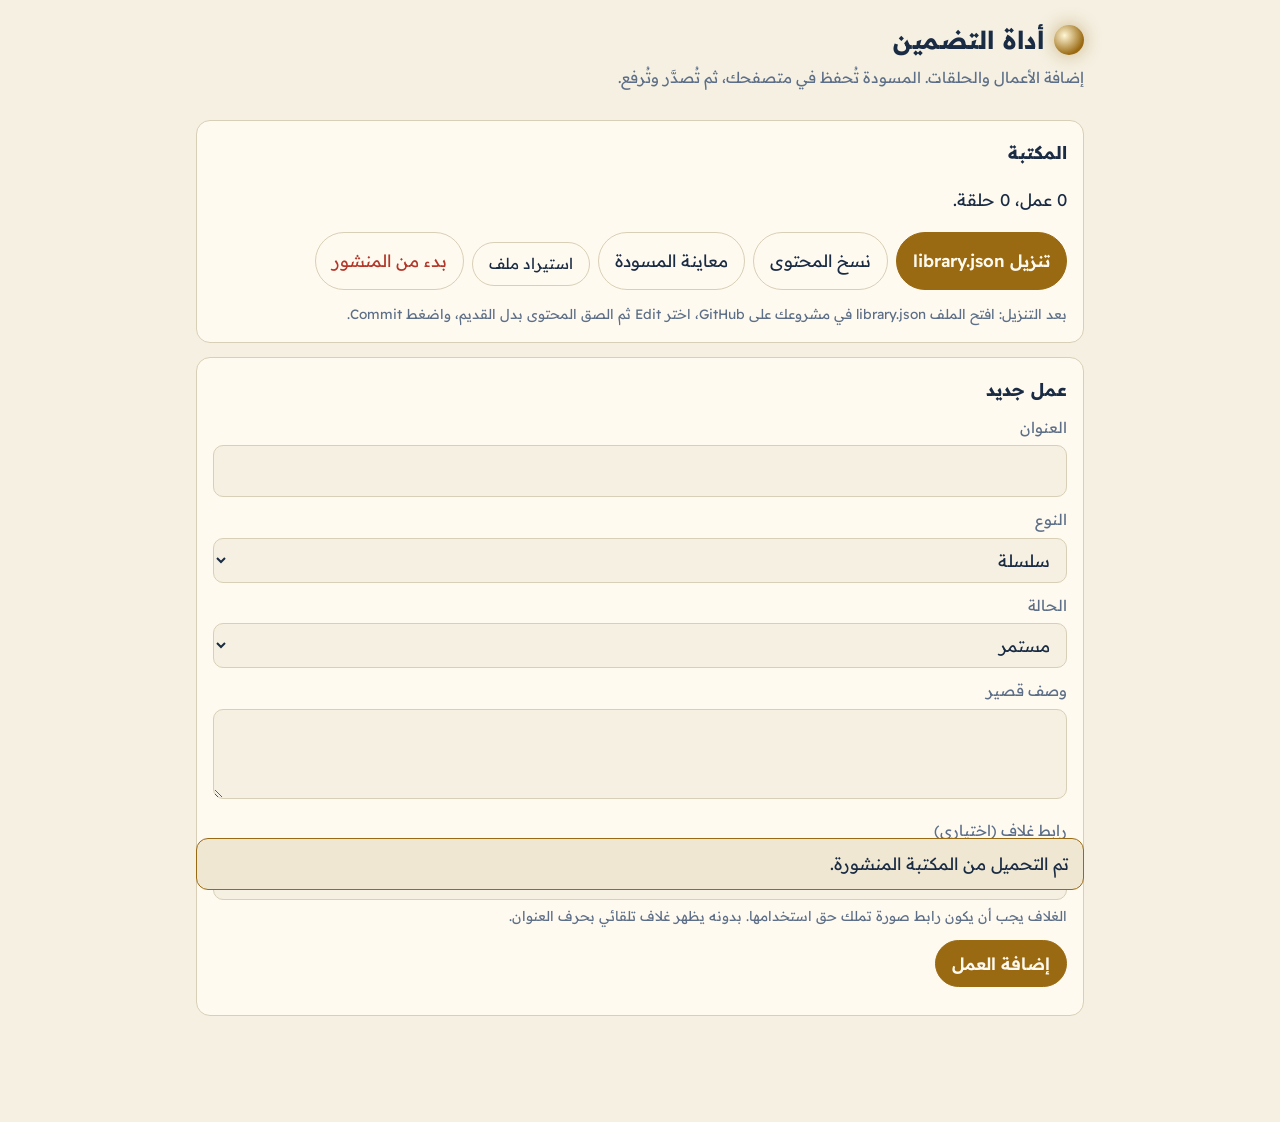
==== admin.html @ 22c76e40 "Add files via upload" ====
<!doctype html>
<html lang="ar" dir="rtl">
<head>
<meta charset="utf-8">
<meta name="viewport" content="width=device-width, initial-scale=1">
<meta name="robots" content="noindex">
<title>أداة التضمين — اتساق</title>
<link rel="preconnect" href="https://fonts.googleapis.com">
<link rel="preconnect" href="https://fonts.gstatic.com" crossorigin>
<link href="https://fonts.googleapis.com/css2?family=Readex+Pro:wght@300;400;600;700&display=swap" rel="stylesheet">
<link rel="stylesheet" href="style.css">
</head>
<body>
<header class="top"><div class="wrap">
  <a class="brand" href="index.html" aria-label="اتساق"><span class="moon" aria-hidden="true"></span><b>أداة التضمين</b></a>
  <p class="tagline">إضافة الأعمال والحلقات. المسودة تُحفظ في متصفحك، ثم تُصدَّر وتُرفع.</p>
</div></header>

<main><div class="wrap" id="app"></div></main>

<script src="common.js"></script>
<script>
(function () {
  'use strict';
  var I = window.Ittisaq, el = I.el, store = I.store;
  var app = document.getElementById('app');
  var lib = null, selShow = null, editEp = null, dirty = false;
  var statusEl = el('div', { class: 'status', role: 'status' }, 'جاهز.');

  function say(t, bad) { statusEl.textContent = t; statusEl.style.borderColor = bad ? 'var(--danger)' : 'var(--accent)'; }
  function save() { store.set('draft', lib); dirty = false; }
  function uid() { return 's' + Date.now().toString(36) + Math.floor(Math.random() * 1296).toString(36); }
  function today() { return new Date().toISOString().slice(0, 10); }
  function cur() { return lib.shows.filter(function (s) { return s.id === selShow; })[0]; }

  /* ---------- التحميل ---------- */
  var draft = I.loadDraft();
  if (draft) { lib = draft; build(); say('تم تحميل مسودتك المحفوظة في هذا المتصفح.'); }
  else {
    I.loadPublished().then(function (l) { lib = I.normalize(l); save(); build(); say('تم التحميل من المكتبة المنشورة.'); })
     .catch(function () { lib = I.normalize({}); save(); build(); say('لم أجد library.json منشوراً، بدأت بمكتبة فارغة.'); });
  }

  /* ---------- البناء ---------- */
  function build() {
    app.textContent = '';
    app.appendChild(libPanel());
    app.appendChild(showsPanel());
    if (cur()) app.appendChild(epsPanel(cur()));
    app.appendChild(statusEl);
  }

  /* ----- المكتبة: تصدير واستيراد ----- */
  function libPanel() {
    var n = lib.shows.length, e = lib.shows.reduce(function (a, s) { return a + s.episodes.length; }, 0);
    var file = el('input', { type: 'file', accept: 'application/json,.json', class: 'sr', id: 'imp' });
    file.addEventListener('change', function () {
      var f = file.files[0]; if (!f) return;
      var r = new FileReader();
      r.onload = function () {
        try {
          var d = JSON.parse(r.result);
          if (!d || !Array.isArray(d.shows)) throw new Error('bad');
          if (!confirm('سيحلّ هذا الملف محل مسودتك الحالية. متأكد؟')) return;
          lib = I.normalize(d); selShow = null; editEp = null; save(); build(); say('تم الاستيراد.');
        } catch (x) { say('الملف ليس مكتبة صالحة.', true); }
      };
      r.readAsText(f);
    });
    return el('section', { class: 'panel' },
      el('h2', { text: 'المكتبة' }),
      el('p', { text: n + ' عمل، ' + e + ' حلقة.' }),
      el('div', { class: 'tools' },
        el('button', { class: 'btn primary', type: 'button', text: 'تنزيل library.json', onclick: exportFile }),
        el('button', { class: 'btn', type: 'button', text: 'نسخ المحتوى', onclick: copyJson }),
        el('a', { class: 'btn', href: 'index.html?preview=1', target: '_blank', rel: 'noopener', text: 'معاينة المسودة' }),
        el('label', { class: 'btn', for: 'imp', text: 'استيراد ملف' }), file,
        el('button', { class: 'btn danger', type: 'button', text: 'بدء من المنشور', onclick: resetToPublished })),
      el('p', { class: 'hint', text: 'بعد التنزيل: افتح الملف library.json في مشروعك على GitHub، اختر Edit ثم الصق المحتوى بدل القديم، واضغط Commit.' }));
  }

  function validate() {
    var problems = [];
    lib.shows.forEach(function (s) {
      var seen = {};
      if (!s.title) problems.push('عمل بلا عنوان.');
      s.episodes.forEach(function (e) {
        var k = String(Number(e.n));
        if (seen[k]) problems.push('«' + s.title + '»: رقم الحلقة ' + k + ' مكرر.');
        seen[k] = 1;
        if (!e.sources.length) problems.push('«' + s.title + '» حلقة ' + k + ': بلا مصدر.');
      });
    });
    return problems;
  }
  function jsonText() { return JSON.stringify(lib, null, 1); }
  function exportFile() {
    var p = validate();
    var blob = new Blob([jsonText()], { type: 'application/json' });
    var a = el('a', { href: URL.createObjectURL(blob), download: 'library.json' });
    document.body.appendChild(a); a.click(); a.remove();
    say(p.length ? 'تم التنزيل، لكن انتبه: ' + p.join(' ') : 'تم تنزيل library.json.', p.length > 0);
  }
  function copyJson() {
    var t = jsonText();
    if (navigator.clipboard && navigator.clipboard.writeText) {
      navigator.clipboard.writeText(t).then(function () { say('تم النسخ (' + t.length + ' حرف).'); }, function () { say('تعذّر النسخ، استخدم التنزيل.', true); });
    } else say('المتصفح لا يسمح بالنسخ، استخدم التنزيل.', true);
  }
  function resetToPublished() {
    if (!confirm('ستُمسح مسودتك وتبدأ من النسخة المنشورة. متأكد؟')) return;
    store.remove('draft'); selShow = null; editEp = null;
    I.loadPublished().then(function (l) { lib = I.normalize(l); save(); build(); say('تم.'); })
     .catch(function () { lib = I.normalize({}); save(); build(); say('لا توجد نسخة منشورة، بدأت فارغة.'); });
  }

  /* ----- الأعمال ----- */
  var showForm = { id: null };
  function showsPanel() {
    var f = {
      title: el('input', { type: 'text', id: 'sTitle', maxlength: '120' }),
      kind: el('select', { id: 'sKind' }, I.KIND_ORDER.map(function (k) { return el('option', { value: k, text: I.KIND_ONE[k] }); })),
      status: el('select', { id: 'sStatus' }, el('option', { value: 'ongoing', text: 'مستمر' }), el('option', { value: 'complete', text: 'مكتمل' })),
      desc: el('textarea', { id: 'sDesc', maxlength: '1000' }),
      cover: el('input', { type: 'url', id: 'sCover', placeholder: 'https://… (اختياري)', dir: 'ltr' })
    };
    var editing = lib.shows.filter(function (s) { return s.id === showForm.id; })[0];
    if (editing) { f.title.value = editing.title || ''; f.kind.value = editing.kind; f.status.value = editing.status; f.desc.value = editing.desc || ''; f.cover.value = editing.cover || ''; }

    var list = el('ul', { class: 'list' }, lib.shows.map(function (s) {
      return el('li', { class: s.id === selShow ? 'sel' : '' },
        el('span', { text: s.title + ' · ' + I.KIND_ONE[s.kind] + ' · ' + s.episodes.length + ' حلقة' }),
        el('span', { class: 'tools', style: 'margin:0' },
          el('button', { class: 'btn', type: 'button', text: 'الحلقات', onclick: function () { selShow = s.id; editEp = null; build(); window.scrollTo(0, document.body.scrollHeight); } }),
          el('button', { class: 'btn', type: 'button', text: 'تعديل', onclick: function () { showForm.id = s.id; build(); } }),
          el('button', { class: 'btn danger', type: 'button', text: 'حذف', onclick: function () {
            if (!confirm('حذف «' + s.title + '» وكل حلقاته؟')) return;
            lib.shows = lib.shows.filter(function (x) { return x.id !== s.id; });
            if (selShow === s.id) selShow = null; save(); build(); say('تم الحذف.');
          } })));
    }));

    return el('section', { class: 'panel' },
      el('h2', { text: editing ? 'تعديل عمل' : 'عمل جديد' }),
      el('label', { for: 'sTitle', text: 'العنوان' }), f.title,
      el('label', { for: 'sKind', text: 'النوع' }), f.kind,
      el('label', { for: 'sStatus', text: 'الحالة' }), f.status,
      el('label', { for: 'sDesc', text: 'وصف قصير' }), f.desc,
      el('label', { for: 'sCover', text: 'رابط غلاف (اختياري)' }), f.cover,
      el('p', { class: 'hint', text: 'الغلاف يجب أن يكون رابط صورة تملك حق استخدامها. بدونه يظهر غلاف تلقائي بحرف العنوان.' }),
      el('div', { class: 'tools' },
        el('button', { class: 'btn primary', type: 'button', text: editing ? 'حفظ التعديل' : 'إضافة العمل', onclick: function () {
          var title = f.title.value.trim();
          if (!title) { say('اكتب عنوان العمل أولاً.', true); return; }
          var cover = f.cover.value.trim();
          if (cover && !I.isHttpUrl(cover)) { say('رابط الغلاف غير صالح.', true); return; }
          var o = editing || { id: uid(), episodes: [] };
          o.title = title; o.kind = f.kind.value; o.status = f.status.value; o.desc = f.desc.value.trim(); o.cover = cover || undefined;
          if (!editing) lib.shows.push(o);
          selShow = o.id; showForm.id = null; editEp = null; save(); build(); say('تم الحفظ. أضف الحلقات من الأسفل.');
        } }),
        editing ? el('button', { class: 'btn', type: 'button', text: 'إلغاء', onclick: function () { showForm.id = null; build(); } }) : null),
      list);
  }

  /* ----- الحلقات ----- */
  function epsPanel(s) {
    var maxN = s.episodes.reduce(function (m, e) { return Math.max(m, Number(e.n) || 0); }, 0);
    var e0 = editEp != null ? s.episodes.filter(function (e) { return Number(e.n) === Number(editEp); })[0] : null;
    var f = {
      n: el('input', { type: 'number', id: 'eN', min: '0', step: '1', inputmode: 'numeric' }),
      title: el('input', { type: 'text', id: 'eT', maxlength: '160' }),
      src1: el('input', { type: 'url', id: 'e1', dir: 'ltr', placeholder: 'رابط يوتيوب أو ساوند كلاود أو ملف صوتي' }),
      src2: el('input', { type: 'url', id: 'e2', dir: 'ltr', placeholder: 'مصدر إضافي (اختياري)' }),
      desc: el('textarea', { id: 'eD', maxlength: '600' })
    };
    var d1 = el('p', { class: 'det' }), d2 = el('p', { class: 'det' });
    function detect(inp, out) {
      var c = I.classify(inp.value);
      out.className = 'det';
      if (!inp.value.trim()) out.textContent = '';
      else if (!c) { out.textContent = 'رابط غير مفهوم.'; out.className = 'det warn'; }
      else out.textContent = 'تم التعرف: ' + I.sourceLabel(c) + (c.type === 'audio' ? ' (ملف أو رابط صوتي مباشر)' : '');
    }
    f.src1.addEventListener('input', function () { detect(f.src1, d1); });
    f.src2.addEventListener('input', function () { detect(f.src2, d2); });

    if (e0) {
      f.n.value = e0.n; f.title.value = e0.title || ''; f.desc.value = e0.desc || '';
      var src = e0.sources;
      f.src1.value = src[0] ? (src[0].type === 'youtube' ? 'https://www.youtube.com/watch?v=' + src[0].id : src[0].url) : '';
      f.src2.value = src[1] ? (src[1].type === 'youtube' ? 'https://www.youtube.com/watch?v=' + src[1].id : src[1].url) : '';
      detect(f.src1, d1); detect(f.src2, d2);
    } else f.n.value = String(maxN + 1);

    function fetchTitle() {
      var c = I.classify(f.src1.value);
      if (!c || c.type !== 'youtube') { say('جلب العنوان يعمل مع روابط يوتيوب فقط.', true); return; }
      say('جارٍ جلب العنوان…');
      fetch('https://www.youtube.com/oembed?format=json&url=' + encodeURIComponent('https://www.youtube.com/watch?v=' + c.id))
        .then(function (r) { if (!r.ok) throw 0; return r.json(); })
        .then(function (j) { if (j && j.title) { f.title.value = j.title; say('تم جلب العنوان. راجعه قبل الحفظ.'); } else throw 0; })
        .catch(function () { say('تعذّر جلب العنوان تلقائياً، اكتبه بنفسك.', true); });
    }

    var list = el('ul', { class: 'list' }, s.episodes.slice().sort(function (a, b) { return Number(a.n) - Number(b.n); }).map(function (e) {
      return el('li', null,
        el('span', { text: e.n + ' — ' + (e.title || 'بلا عنوان') + ' · ' + e.sources.map(I.sourceLabel).join('، ') }),
        el('span', { class: 'tools', style: 'margin:0' },
          el('button', { class: 'btn', type: 'button', text: 'تعديل', onclick: function () { editEp = e.n; build(); } }),
          el('button', { class: 'btn danger', type: 'button', text: 'حذف', onclick: function () {
            if (!confirm('حذف الحلقة ' + e.n + '؟')) return;
            s.episodes = s.episodes.filter(function (x) { return x !== e; }); editEp = null; save(); build(); say('تم الحذف.');
          } })));
    }));

    return el('section', { class: 'panel' },
      el('h2', { text: 'حلقات: ' + s.title }),
      el('label', { for: 'eN', text: 'رقم الحلقة' }), f.n,
      el('label', { for: 'e1', text: 'المصدر' }), f.src1, d1,
      el('div', { class: 'tools' }, el('button', { class: 'btn', type: 'button', text: 'جلب العنوان من يوتيوب', onclick: fetchTitle })),
      el('label', { for: 'e2', text: 'مصدر إضافي' }), f.src2, d2,
      el('p', { class: 'hint', text: 'ضع مصدراً مرئياً (يوتيوب) ومصدراً صوتياً (ملف أو ساوند كلاود) لو الحلقة متاحة بالشكلين. لا تضع إلا مصادر رسمية أو مرخّصة، ولا ملف صوت مستخرجاً من يوتيوب.' }),
      el('label', { for: 'eT', text: 'عنوان الحلقة' }), f.title,
      el('label', { for: 'eD', text: 'وصف (اختياري)' }), f.desc,
      el('div', { class: 'tools' },
        el('button', { class: 'btn primary', type: 'button', text: e0 ? 'حفظ التعديل' : 'إضافة الحلقة', onclick: function () {
          var n = Number(f.n.value);
          if (!isFinite(n) || f.n.value === '' || n < 0) { say('رقم الحلقة غير صالح.', true); return; }
          var sources = [], bad = [];
          [f.src1.value, f.src2.value].forEach(function (v) {
            if (!v.trim()) return;
            var c = I.classify(v); if (c) sources.push(c); else bad.push(v);
          });
          if (bad.length) { say('رابط غير مفهوم: ' + bad[0], true); return; }
          if (!sources.length) { say('أضف مصدراً واحداً على الأقل.', true); return; }
          var dup = s.episodes.filter(function (e) { return Number(e.n) === n && e !== e0; })[0];
          if (dup) { say('رقم الحلقة ' + n + ' مستخدم بالفعل.', true); return; }
          var o = e0 || {}; o.n = n; o.title = f.title.value.trim(); o.desc = f.desc.value.trim(); o.sources = sources; o.checkedAt = today();
          if (!e0) s.episodes.push(o);
          editEp = null; save(); build(); say('تم الحفظ في المسودة. نزّل library.json لما تخلص.');
        } }),
        e0 ? el('button', { class: 'btn', type: 'button', text: 'إلغاء', onclick: function () { editEp = null; build(); } }) : null),
      list);
  }

  window.addEventListener('beforeunload', function (ev) { if (dirty) { ev.preventDefault(); ev.returnValue = ''; } });
})();
</script>
</body>
</html>
---- style.css ----
/* اتساق — هوية: ليل هادئ وقمر مكتمل */
:root {
  --bg: #0e1828;
  --surface: #15233a;
  --surface-2: #1b2d49;
  --ink: #f2ecd9;
  --muted: #9db0c9;
  --line: #28405f;
  --accent: #e7c873;
  --accent-ink: #1a1405;
  --danger: #ff9b8a;
  --radius: 14px;
  --font: "Readex Pro", "Cairo", "Noto Naskh Arabic", system-ui, -apple-system, "Segoe UI", sans-serif;
}
@media (prefers-color-scheme: light) {
  :root:not([data-theme="dark"]) {
    --bg: #f5f0e2;
    --surface: #fffaf0;
    --surface-2: #efe7d2;
    --ink: #1a2b44;
    --muted: #5d6f88;
    --line: #d9cfb6;
    --accent: #9a6a12;
    --accent-ink: #fffaf0;
    --danger: #b3382a;
  }
}
:root[data-theme="light"] {
  --bg: #f5f0e2; --surface: #fffaf0; --surface-2: #efe7d2; --ink: #1a2b44;
  --muted: #5d6f88; --line: #d9cfb6; --accent: #9a6a12; --accent-ink: #fffaf0; --danger: #b3382a;
}

* { box-sizing: border-box; }
html { -webkit-text-size-adjust: 100%; }
body {
  margin: 0;
  background: var(--bg);
  color: var(--ink);
  font-family: var(--font);
  line-height: 1.75;
  font-size: 17px;
  min-height: 100vh;
  display: flex;
  flex-direction: column;
}
a { color: var(--accent); }
button, input, select, textarea { font: inherit; color: inherit; }
:focus-visible { outline: 3px solid var(--accent); outline-offset: 2px; }

.wrap { width: 100%; max-width: 920px; margin-inline: auto; padding-inline: 16px; }
main { flex: 1; padding-block: 8px 40px; }

/* الرأس */
.top { padding-block: 18px 6px; }
.brand { display: inline-flex; align-items: center; gap: 10px; text-decoration: none; color: var(--ink); }
.brand .moon {
  width: 30px; height: 30px; border-radius: 50%;
  background: radial-gradient(circle at 35% 35%, #fff7d6, var(--accent) 70%);
  box-shadow: 0 0 18px color-mix(in srgb, var(--accent) 45%, transparent);
}
.brand b { font-size: 1.55rem; letter-spacing: .02em; }
.tagline { color: var(--muted); margin: 2px 0 0; font-size: .95rem; }

/* رفوف */
.shelf { margin-block: 26px; }
.shelf > h2 { font-size: 1.15rem; margin: 0 0 10px; display: flex; align-items: baseline; gap: 10px; }
.shelf > h2 small { color: var(--muted); font-weight: 400; font-size: .85rem; }
.row {
  display: flex; gap: 12px; overflow-x: auto; padding-bottom: 10px;
  scroll-snap-type: x proximity; -webkit-overflow-scrolling: touch;
}
.row > * { scroll-snap-align: start; flex: 0 0 auto; }

.card {
  width: 168px; background: var(--surface); border: 1px solid var(--line);
  border-radius: var(--radius); overflow: hidden; text-decoration: none; color: inherit;
  display: flex; flex-direction: column;
}
.card:hover { border-color: var(--accent); }
.cover {
  aspect-ratio: 4 / 3; display: grid; place-items: center; font-size: 2.6rem; font-weight: 700;
  color: rgba(255,255,255,.9); background-size: cover; background-position: center;
}
.card .meta { padding: 10px 12px 12px; }
.card h3 { margin: 0 0 4px; font-size: 1rem; line-height: 1.5; }
.chips { display: flex; flex-wrap: wrap; gap: 6px; color: var(--muted); font-size: .8rem; }
.chip { border: 1px solid var(--line); border-radius: 99px; padding: 0 9px; }
.chip.ok { color: var(--accent); border-color: var(--accent); }

.resume {
  width: 270px; padding: 14px; background: var(--surface-2); border: 1px solid var(--line);
  border-radius: var(--radius); text-decoration: none; color: inherit; display: block;
}
.resume:hover { border-color: var(--accent); }
.resume small { color: var(--muted); display: block; }
.resume strong { display: block; margin-block: 2px; }
.bar { height: 5px; background: var(--line); border-radius: 9px; overflow: hidden; margin-top: 10px; }
.bar i { display: block; height: 100%; background: var(--accent); }

/* صفحة العمل */
.crumb { margin-block: 14px 4px; font-size: .95rem; }
.show-head { display: grid; grid-template-columns: 120px 1fr; gap: 16px; margin-block: 10px 18px; align-items: start; }
.show-head .cover { border-radius: var(--radius); aspect-ratio: 1; font-size: 2.4rem; }
.show-head h1 { margin: 0 0 6px; font-size: 1.6rem; line-height: 1.4; }
.desc { color: var(--muted); margin: 8px 0 0; white-space: pre-line; }
@media (max-width: 520px) { .show-head { grid-template-columns: 90px 1fr; } }

.tools { display: flex; gap: 8px; flex-wrap: wrap; margin-block: 12px; }
.btn {
  min-height: 44px; padding: 8px 16px; border-radius: 99px; border: 1px solid var(--line);
  background: var(--surface); cursor: pointer; text-decoration: none; color: var(--ink);
  display: inline-flex; align-items: center; gap: 8px;
}
.btn:hover { border-color: var(--accent); }
.btn.primary { background: var(--accent); color: var(--accent-ink); border-color: var(--accent); font-weight: 600; }
.btn[aria-pressed="true"] { border-color: var(--accent); color: var(--accent); }
.btn[aria-disabled="true"] { opacity: .5; }
.btn.danger { color: var(--danger); }

.eps { list-style: none; margin: 0; padding: 0; display: grid; gap: 8px; }
.ep {
  display: grid; grid-template-columns: 44px 1fr auto; gap: 12px; align-items: center;
  background: var(--surface); border: 1px solid var(--line); border-radius: var(--radius);
  padding: 10px 12px; text-decoration: none; color: inherit; min-height: 56px;
}
.ep:hover { border-color: var(--accent); }
.ep .n {
  width: 38px; height: 38px; border-radius: 50%; display: grid; place-items: center;
  background: var(--surface-2); font-weight: 600; font-size: .95rem;
}
.ep.seen .n { background: var(--accent); color: var(--accent-ink); }
.ep.last { border-color: var(--accent); }
.ep .t { line-height: 1.5; }
.ep .t small { color: var(--muted); display: block; }
.ep .ic { color: var(--muted); font-size: .85rem; white-space: nowrap; }

/* صفحة الحلقة */
.player { margin-block: 14px; }
.frame { position: relative; aspect-ratio: 16 / 9; background: #000; border-radius: var(--radius); overflow: hidden; }
.frame iframe { position: absolute; inset: 0; width: 100%; height: 100%; border: 0; }
.audio-box { background: var(--surface); border: 1px solid var(--line); border-radius: var(--radius); padding: 18px; }
.audio-box audio { width: 100%; }
.audio-box iframe { width: 100%; border: 0; height: 166px; border-radius: 10px; }
.note { min-height: 1.6em; color: var(--accent); margin: 8px 0 0; font-size: .95rem; }
.warn { color: var(--danger); }
.nav2 { display: flex; justify-content: space-between; gap: 10px; margin-block: 16px; flex-wrap: wrap; }
.official { font-size: .9rem; color: var(--muted); margin-top: 8px; }

.empty {
  text-align: center; color: var(--muted); padding: 48px 12px; border: 1px dashed var(--line);
  border-radius: var(--radius); margin-block: 26px;
}

/* التذييل */
footer { border-top: 1px solid var(--line); padding-block: 18px 28px; color: var(--muted); font-size: .9rem; }
footer .wrap { display: flex; flex-wrap: wrap; gap: 14px; align-items: center; justify-content: space-between; }
footer nav { display: flex; gap: 14px; flex-wrap: wrap; }
.sig { background: none; border: 0; cursor: pointer; display: inline-flex; align-items: center; gap: 6px; color: var(--muted); padding: 8px; min-height: 44px; }
.sig .m { width: 14px; height: 14px; border-radius: 50%; background: var(--accent); opacity: .8; }
.voice { flex-basis: 100%; margin: 0; color: var(--ink); font-size: .95rem; min-height: 1.5em; }

/* نماذج الأداة */
.panel { background: var(--surface); border: 1px solid var(--line); border-radius: var(--radius); padding: 16px; margin-block: 14px; }
.panel h2 { margin: 0 0 10px; font-size: 1.1rem; }
label { display: block; margin-block: 10px 4px; font-size: .95rem; color: var(--muted); }
input[type=text], input[type=url], input[type=number], select, textarea {
  width: 100%; background: var(--bg); border: 1px solid var(--line); border-radius: 10px;
  padding: 10px 12px; min-height: 44px;
}
textarea { min-height: 90px; resize: vertical; }
.hint { color: var(--muted); font-size: .85rem; margin: 4px 0 0; }
.det { font-size: .85rem; margin: 4px 0 0; color: var(--accent); min-height: 1.4em; }
.list { list-style: none; padding: 0; margin: 10px 0 0; display: grid; gap: 8px; }
.list li { display: flex; gap: 8px; align-items: center; justify-content: space-between; flex-wrap: wrap; border: 1px solid var(--line); border-radius: 10px; padding: 8px 12px; }
.list li.sel { border-color: var(--accent); }
.status { position: sticky; bottom: 10px; background: var(--surface-2); border: 1px solid var(--accent); border-radius: 12px; padding: 10px 14px; margin-top: 14px; }
.prose h1 { font-size: 1.6rem; }
.prose h2 { font-size: 1.2rem; margin-top: 28px; }
.prose li { margin-block: 4px; }
.sr { position: absolute; width: 1px; height: 1px; overflow: hidden; clip: rect(0 0 0 0); white-space: nowrap; }
@media (prefers-reduced-motion: reduce) { * { scroll-behavior: auto !important; transition: none !important; } }
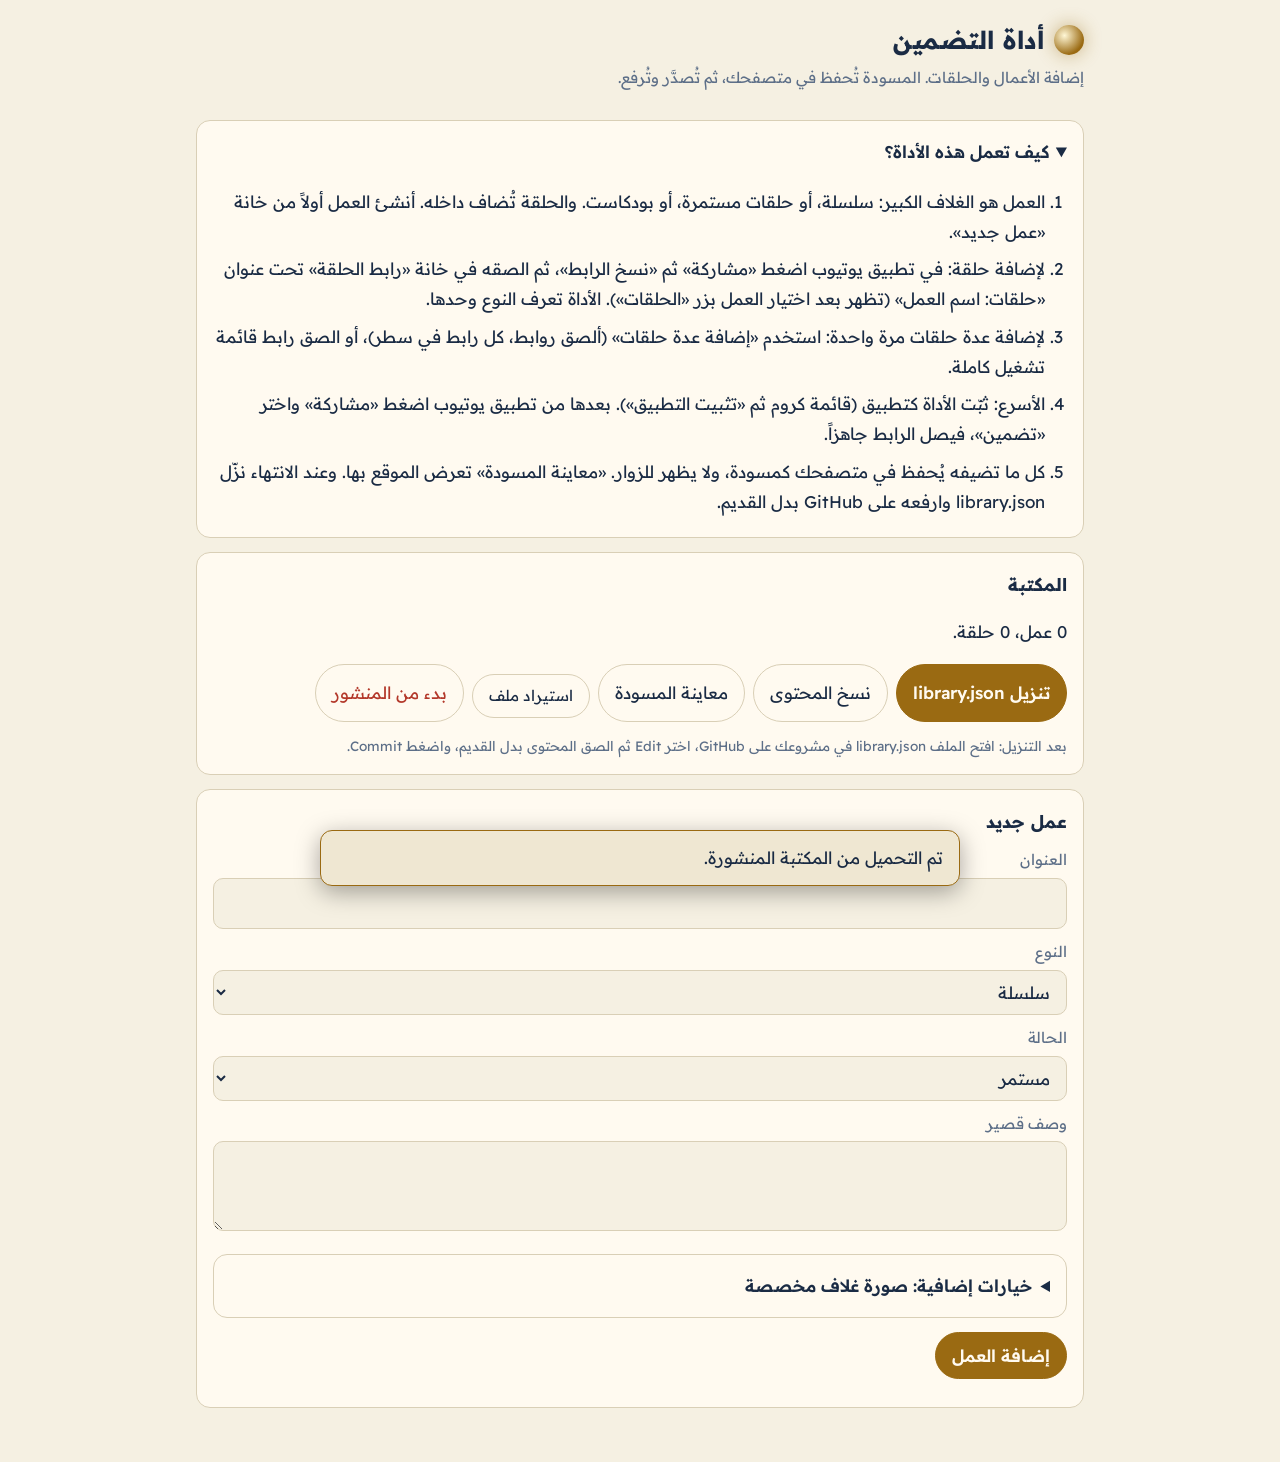
==== commit b30e13df: "Add files via upload" ====
--- a/admin.html
+++ b/admin.html
@@ -4,6 +4,8 @@
 <meta charset="utf-8">
 <meta name="viewport" content="width=device-width, initial-scale=1">
 <meta name="robots" content="noindex">
+<link rel="manifest" href="manifest.webmanifest">
+<meta name="theme-color" content="#0e1828">
 <title>أداة التضمين — اتساق</title>
 <link rel="preconnect" href="https://fonts.googleapis.com">
 <link rel="preconnect" href="https://fonts.gstatic.com" crossorigin>
@@ -25,29 +27,187 @@
   var I = window.Ittisaq, el = I.el, store = I.store;
   var app = document.getElementById('app');
   var lib = null, selShow = null, editEp = null, dirty = false;
-  var statusEl = el('div', { class: 'status', role: 'status' }, 'جاهز.');
-
-  function say(t, bad) { statusEl.textContent = t; statusEl.style.borderColor = bad ? 'var(--danger)' : 'var(--accent)'; }
+  var statusEl = el('div', { class: 'toast', role: 'status', 'aria-live': 'polite' });
+  document.body.appendChild(statusEl);
+  var toastTimer = null;
+  function say(t, bad) {
+    clearTimeout(toastTimer);
+    statusEl.textContent = t;
+    statusEl.className = 'toast show' + (bad ? ' bad' : '');
+    toastTimer = setTimeout(function () { statusEl.className = 'toast'; }, bad ? 7000 : 3500);
+  }
+  statusEl.addEventListener('click', function () { statusEl.className = 'toast'; });
+  if ('serviceWorker' in navigator) { try { navigator.serviceWorker.register('sw.js').catch(function () {}); } catch (e) {} }
   function save() { store.set('draft', lib); dirty = false; }
   function uid() { return 's' + Date.now().toString(36) + Math.floor(Math.random() * 1296).toString(36); }
   function today() { return new Date().toISOString().slice(0, 10); }
   function cur() { return lib.shows.filter(function (s) { return s.id === selShow; })[0]; }
 
-  /* ---------- التحميل ---------- */
-  var draft = I.loadDraft();
-  if (draft) { lib = draft; build(); say('تم تحميل مسودتك المحفوظة في هذا المتصفح.'); }
-  else {
-    I.loadPublished().then(function (l) { lib = I.normalize(l); save(); build(); say('تم التحميل من المكتبة المنشورة.'); })
-     .catch(function () { lib = I.normalize({}); save(); build(); say('لم أجد library.json منشوراً، بدأت بمكتبة فارغة.'); });
-  }
-
   /* ---------- البناء ---------- */
   function build() {
     app.textContent = '';
+    app.appendChild(helpPanel());
+    var sp = sharePanel(); if (sp) app.appendChild(sp);
     app.appendChild(libPanel());
     app.appendChild(showsPanel());
-    if (cur()) app.appendChild(epsPanel(cur()));
-    app.appendChild(statusEl);
+    if (cur()) { app.appendChild(epsPanel(cur())); app.appendChild(bulkPanel(cur())); }
+  }
+
+  /* ----- شرح الأداة ----- */
+  function helpPanel() {
+    var d = el('details', { class: 'help' },
+      el('summary', { text: 'كيف تعمل هذه الأداة؟' }),
+      el('ol', null,
+        el('li', { text: 'العمل هو الغلاف الكبير: سلسلة، أو حلقات مستمرة، أو بودكاست. والحلقة تُضاف داخله. أنشئ العمل أولاً من خانة «عمل جديد».' }),
+        el('li', { text: 'لإضافة حلقة: في تطبيق يوتيوب اضغط «مشاركة» ثم «نسخ الرابط»، ثم الصقه في خانة «رابط الحلقة» تحت عنوان «حلقات: اسم العمل» (تظهر بعد اختيار العمل بزر «الحلقات»). الأداة تعرف النوع وحدها.' }),
+        el('li', { text: 'لإضافة عدة حلقات مرة واحدة: استخدم «إضافة عدة حلقات» (ألصق روابط، كل رابط في سطر)، أو الصق رابط قائمة تشغيل كاملة.' }),
+        el('li', { text: 'الأسرع: ثبّت الأداة كتطبيق (قائمة كروم ثم «تثبيت التطبيق»). بعدها من تطبيق يوتيوب اضغط «مشاركة» واختر «تضمين»، فيصل الرابط جاهزاً.' }),
+        el('li', { text: 'كل ما تضيفه يُحفظ في متصفحك كمسودة، ولا يظهر للزوار. «معاينة المسودة» تعرض الموقع بها. وعند الانتهاء نزّل library.json وارفعه على GitHub بدل القديم.' })));
+    if (!lib.shows.length) d.setAttribute('open', '');
+    return d;
+  }
+
+  /* ----- رابط وصل بالمشاركة ----- */
+  var shared = readShare();
+  function readShare() {
+    var q;
+    try { q = new URLSearchParams(location.search); } catch (e) { return null; }
+    var parts = [q.get('url') || '', q.get('text') || '', q.get('title') || ''];
+    var m = parts.join(' ').match(/https?:\/\/[^\s]+/);
+    if (!m) return null;
+    var t = (q.get('title') || q.get('text') || '').replace(/https?:\/\/[^\s]+/g, '').trim();
+    return { link: m[0], title: t };
+  }
+  function nextN(s) { return s.episodes.reduce(function (m, e) { return Math.max(m, Number(e.n) || 0); }, 0) + 1; }
+  function sharePanel() {
+    if (!shared) return null;
+    var c = I.classify(shared.link);
+    var box = el('section', { class: 'share-box' }, el('h2', { text: 'وصلك رابط من المشاركة' }));
+    box.appendChild(el('p', { dir: 'ltr', style: 'word-break:break-all', text: shared.link }));
+    box.appendChild(el('p', { class: 'det', text: c ? 'تم التعرف: ' + I.sourceLabel(c) : 'رابط غير مفهوم.' }));
+    function dismiss() { shared = null; try { history.replaceState(null, '', location.pathname); } catch (e) {} build(); }
+    if (!lib.shows.length) {
+      box.appendChild(el('p', { text: 'لا توجد أعمال بعد. أنشئ عملاً من خانة «عمل جديد» أولاً، ثم عد وشارك الرابط من جديد.' }));
+      box.appendChild(el('div', { class: 'tools' }, el('button', { class: 'btn', type: 'button', text: 'تجاهل', onclick: dismiss })));
+      return box;
+    }
+    var last = store.get('lastShow', null);
+    var pick = el('select', { id: 'shSel' }, lib.shows.map(function (x) { return el('option', { value: x.id, text: x.title }); }));
+    pick.value = lib.shows.some(function (x) { return x.id === last; }) ? last : lib.shows[0].id;
+    var num = el('input', { type: 'number', id: 'shN', min: '0', step: '1', inputmode: 'numeric' });
+    var ttl = el('input', { type: 'text', id: 'shT', maxlength: '160' });
+    ttl.value = shared.title || '';
+    function sh() { return lib.shows.filter(function (x) { return x.id === pick.value; })[0]; }
+    function refreshN() { num.value = String(nextN(sh())); }
+    pick.addEventListener('change', refreshN); refreshN();
+    box.appendChild(el('label', { for: 'shSel', text: 'أضفها إلى عمل' })); box.appendChild(pick);
+    box.appendChild(el('label', { for: 'shN', text: 'رقم الحلقة' })); box.appendChild(num);
+    box.appendChild(el('label', { for: 'shT', text: 'عنوان الحلقة (راجعه)' })); box.appendChild(ttl);
+    box.appendChild(el('div', { class: 'tools' },
+      el('button', { class: 'btn primary', type: 'button', text: 'إضافة الحلقة', onclick: function () {
+        if (!c) { say('الرابط غير مفهوم، لا يمكن إضافته.', true); return; }
+        var s = sh(), n = Number(num.value);
+        if (!isFinite(n) || num.value === '' || n < 0) { say('رقم الحلقة غير صالح.', true); return; }
+        if (s.episodes.some(function (e) { return Number(e.n) === n; })) { say('رقم الحلقة ' + n + ' مستخدم بالفعل.', true); return; }
+        s.episodes.push({ n: n, title: ttl.value.trim(), desc: '', sources: [c], checkedAt: today() });
+        store.set('lastShow', s.id); selShow = s.id; save(); shared = null;
+        try { history.replaceState(null, '', location.pathname); } catch (e) {}
+        build(); say('تمت إضافة الحلقة ' + n + ' إلى «' + s.title + '».');
+      } }),
+      el('button', { class: 'btn', type: 'button', text: 'تجاهل', onclick: dismiss })));
+    return box;
+  }
+
+  /* ----- إضافة دفعة وقوائم التشغيل ----- */
+  function sourceKey(c) { return c.type + ':' + (c.id || c.url); }
+  function bulkPanel(s) {
+    var ta = el('textarea', { id: 'bulk', dir: 'ltr', style: 'min-height:130px', placeholder: 'https://youtu.be/…\nhttps://youtu.be/… عنوان اختياري بعد الرابط' });
+    var key = el('input', { type: 'text', id: 'apik', dir: 'ltr', autocomplete: 'off', placeholder: 'مفتاح YouTube Data API (اختياري)' });
+    key.value = store.get('apikey', '') || '';
+    var pl = el('input', { type: 'url', id: 'plUrl', dir: 'ltr', placeholder: 'رابط قائمة تشغيل https://www.youtube.com/playlist?list=…' });
+
+    function have() { var h = {}; s.episodes.forEach(function (e) { e.sources.forEach(function (c) { h[sourceKey(c)] = 1; }); }); return h; }
+
+    function addMany(items) {
+      var h = have(), n = nextN(s) - 1, added = 0, skipped = 0;
+      items.forEach(function (it) {
+        var k = sourceKey(it.src);
+        if (h[k]) { skipped++; return; }
+        h[k] = 1; n++; added++;
+        s.episodes.push({ n: n, title: it.title || '', desc: '', sources: [it.src], checkedAt: today() });
+      });
+      return { added: added, skipped: skipped };
+    }
+
+    function addFromText() {
+      var items = [], bad = 0;
+      ta.value.split(/\r?\n/).forEach(function (line) {
+        line = line.trim(); if (!line) return;
+        var m = line.match(/https?:\/\/\S+/);
+        var c = m && I.classify(m[0]);
+        if (!c) { bad++; return; }
+        items.push({ src: c, title: line.replace(m[0], '').replace(/^[\s\-–|:]+/, '').trim() });
+      });
+      if (!items.length) { say(bad ? 'لا يوجد رابط مفهوم في النص.' : 'ألصق رابطاً واحداً على الأقل.', true); return; }
+      var r = addMany(items); save(); build();
+      say('أُضيفت ' + r.added + ' حلقة' + (r.skipped ? '، وتخطّيت ' + r.skipped + ' مكررة' : '') + (bad ? '، و' + bad + ' سطر غير مفهوم' : '') + '.', r.added === 0);
+    }
+
+    function importList() {
+      var k = key.value.trim(), u = pl.value.trim(), id = null;
+      try { id = new URL(u).searchParams.get('list'); } catch (e) { if (/^[\w-]{10,}$/.test(u)) id = u; }
+      if (!id) { say('الصق رابط قائمة تشغيل صالحاً (فيه list=).', true); return; }
+      if (!k) { say('أدخل مفتاح API أولاً، أو استخدم «إضافة عدة حلقات» بدلاً منه.', true); return; }
+      store.set('apikey', k);
+      say('جارٍ جلب القائمة…');
+      var ids = [];
+      function page(token, count) {
+        var url = 'https://www.googleapis.com/youtube/v3/playlistItems?part=contentDetails&maxResults=50&playlistId=' + encodeURIComponent(id) + '&key=' + encodeURIComponent(k) + (token ? '&pageToken=' + encodeURIComponent(token) : '');
+        return fetch(url).then(function (r) { return r.json().then(function (j) { return { ok: r.ok, j: j }; }); }).then(function (x) {
+          if (!x.ok) throw new Error((x.j && x.j.error && x.j.error.message) || 'فشل الطلب');
+          (x.j.items || []).forEach(function (it) { var v = it.contentDetails && it.contentDetails.videoId; if (v && I.ytId(v)) ids.push(v); });
+          if (x.j.nextPageToken && count < 40) return page(x.j.nextPageToken, count + 1);
+        });
+      }
+      page(null, 0).then(function () {
+        if (!ids.length) { say('القائمة لا تحتوي فيديوهات متاحة.', true); return; }
+        var r = addMany(ids.map(function (v) { return { src: { type: 'youtube', id: v }, title: '' }; }));
+        save(); build();
+        say('أُضيفت ' + r.added + ' حلقة بالترتيب' + (r.skipped ? '، وتخطّيت ' + r.skipped + ' مكررة' : '') + '. العناوين فارغة: اكتبها أو استخدم «جلب العناوين الناقصة».', r.added === 0);
+      }).catch(function (e) { say('تعذّر الاستيراد: ' + e.message, true); });
+    }
+
+    function fillTitles() {
+      var todo = s.episodes.filter(function (e) { return !e.title && e.sources[0] && e.sources[0].type === 'youtube'; });
+      if (!todo.length) { say('لا توجد حلقات بلا عنوان.'); return; }
+      var done = 0;
+      function next(i) {
+        if (i >= todo.length) { save(); build(); say('تم جلب ' + done + ' عنوان. راجعها وعدّل ما يلزم.'); return; }
+        var e = todo[i];
+        fetch('https://www.youtube.com/oembed?format=json&url=' + encodeURIComponent('https://www.youtube.com/watch?v=' + e.sources[0].id))
+          .then(function (r) { if (!r.ok) throw 0; return r.json(); })
+          .then(function (j) { if (j && j.title) { e.title = j.title; done++; } })
+          .catch(function () {})
+          .then(function () { setTimeout(function () { next(i + 1); }, 250); });
+        if (i % 5 === 0) say('جارٍ جلب العناوين… ' + i + ' من ' + todo.length);
+      }
+      next(0);
+    }
+
+    return el('section', { class: 'panel' },
+      el('h2', { text: 'إضافة عدة حلقات إلى: ' + s.title }),
+      el('label', { for: 'bulk', text: 'ألصق روابط، كل رابط في سطر' }), ta,
+      el('p', { class: 'hint', text: 'تُرقَّم الحلقات بالتتابع من آخر رقم. يمكنك كتابة عنوان بعد الرابط في نفس السطر.' }),
+      el('div', { class: 'tools' },
+        el('button', { class: 'btn primary', type: 'button', text: 'إضافة الروابط', onclick: addFromText }),
+        el('button', { class: 'btn', type: 'button', text: 'جلب العناوين الناقصة', onclick: fillTitles })),
+      el('details', { class: 'help' },
+        el('summary', { text: 'استيراد قائمة تشغيل كاملة (يحتاج مفتاح API)' }),
+        el('p', { class: 'hint', text: 'بدون مفتاح لا يمكن قراءة محتوى القائمة من المتصفح. المفتاح مجاني من Google Cloud، ويُحفظ في متصفحك فقط. الأداة تجلب أرقام الفيديوهات وترتيبها فقط، أما العناوين فتكتبها أنت أو تجلبها من الزر.' }),
+        el('label', { for: 'plUrl', text: 'رابط القائمة' }), pl,
+        el('label', { for: 'apik', text: 'المفتاح' }), key,
+        el('div', { class: 'tools' }, el('button', { class: 'btn primary', type: 'button', text: 'استيراد القائمة', onclick: importList })),
+        el('p', { class: 'hint', text: 'بديل بدون مفتاح: الصق رابط قائمة التشغيل في خانة «رابط الحلقة» لتصبح كلها حلقة واحدة تُشغَّل بالمشغّل الرسمي، لكن بدون ترتيب وعناوين حلقات داخل اتساق.' })));
   }
 
   /* ----- المكتبة: تصدير واستيراد ----- */
@@ -146,8 +306,10 @@
       el('label', { for: 'sKind', text: 'النوع' }), f.kind,
       el('label', { for: 'sStatus', text: 'الحالة' }), f.status,
       el('label', { for: 'sDesc', text: 'وصف قصير' }), f.desc,
-      el('label', { for: 'sCover', text: 'رابط غلاف (اختياري)' }), f.cover,
-      el('p', { class: 'hint', text: 'الغلاف يجب أن يكون رابط صورة تملك حق استخدامها. بدونه يظهر غلاف تلقائي بحرف العنوان.' }),
+      el('details', { class: 'help' },
+        el('summary', { text: 'خيارات إضافية: صورة غلاف مخصصة' }),
+        el('label', { for: 'sCover', text: 'رابط صورة الغلاف' }), f.cover,
+        el('p', { class: 'hint', text: 'الغلاف هو الصورة التي تظهر على بطاقة العمل في الصفحة الرئيسية. اتركه فارغاً فيظهر غلاف تلقائي بأول حرف من العنوان. لا تضع صورة إلا إن كنت تملكها أو مرخّصة، لأنها ستُعرض من موقعك.' })),
       el('div', { class: 'tools' },
         el('button', { class: 'btn primary', type: 'button', text: editing ? 'حفظ التعديل' : 'إضافة العمل', onclick: function () {
           var title = f.title.value.trim();
@@ -217,10 +379,10 @@
     return el('section', { class: 'panel' },
       el('h2', { text: 'حلقات: ' + s.title }),
       el('label', { for: 'eN', text: 'رقم الحلقة' }), f.n,
-      el('label', { for: 'e1', text: 'المصدر' }), f.src1, d1,
+      el('label', { for: 'e1', text: 'رابط الحلقة' }), f.src1, d1,
       el('div', { class: 'tools' }, el('button', { class: 'btn', type: 'button', text: 'جلب العنوان من يوتيوب', onclick: fetchTitle })),
-      el('label', { for: 'e2', text: 'مصدر إضافي' }), f.src2, d2,
-      el('p', { class: 'hint', text: 'ضع مصدراً مرئياً (يوتيوب) ومصدراً صوتياً (ملف أو ساوند كلاود) لو الحلقة متاحة بالشكلين. لا تضع إلا مصادر رسمية أو مرخّصة، ولا ملف صوت مستخرجاً من يوتيوب.' }),
+      el('label', { for: 'e2', text: 'رابط ثانٍ للحلقة نفسها (اختياري)' }), f.src2, d2,
+      el('p', { class: 'hint', text: 'لو الحلقة متاحة بالشكلين ضع في الأول رابط الفيديو (يوتيوب) وفي الثاني رابط الصوت (ملف مباشر أو ساوند كلاود). لا تضع إلا مصادر رسمية أو مرخّصة، ولا ملف صوت مستخرجاً من يوتيوب.' }),
       el('label', { for: 'eT', text: 'عنوان الحلقة' }), f.title,
       el('label', { for: 'eD', text: 'وصف (اختياري)' }), f.desc,
       el('div', { class: 'tools' },
@@ -244,6 +406,15 @@
       list);
   }
 
+  /* ---------- التحميل ---------- */
+  var draft = I.loadDraft();
+  if (draft) { lib = draft; build(); say('تم تحميل مسودتك المحفوظة في هذا المتصفح.'); }
+  else {
+    I.loadPublished().then(function (l) { lib = I.normalize(l); save(); build(); say('تم التحميل من المكتبة المنشورة.'); })
+     .catch(function () { lib = I.normalize({}); save(); build(); say('لم أجد library.json منشوراً، بدأت بمكتبة فارغة.'); });
+  }
+
+
   window.addEventListener('beforeunload', function (ev) { if (dirty) { ev.preventDefault(); ev.returnValue = ''; } });
 })();
 </script>
--- a/style.css
+++ b/style.css
@@ -173,7 +173,14 @@
 .list { list-style: none; padding: 0; margin: 10px 0 0; display: grid; gap: 8px; }
 .list li { display: flex; gap: 8px; align-items: center; justify-content: space-between; flex-wrap: wrap; border: 1px solid var(--line); border-radius: 10px; padding: 8px 12px; }
 .list li.sel { border-color: var(--accent); }
-.status { position: sticky; bottom: 10px; background: var(--surface-2); border: 1px solid var(--accent); border-radius: 12px; padding: 10px 14px; margin-top: 14px; }
+.toast { position: fixed; inset-inline: 14px; bottom: 14px; z-index: 50; background: var(--surface-2); border: 1px solid var(--accent); border-radius: 12px; padding: 12px 16px; box-shadow: 0 6px 24px rgba(0,0,0,.35); opacity: 0; pointer-events: none; transform: translateY(12px); transition: opacity .2s, transform .2s; max-width: 640px; margin-inline: auto; }
+.toast.show { opacity: 1; pointer-events: auto; transform: none; }
+.toast.bad { border-color: var(--danger); }
+details.help { background: var(--surface); border: 1px solid var(--line); border-radius: var(--radius); padding: 4px 16px; margin-block: 14px; }
+details.help summary { cursor: pointer; padding: 12px 0; min-height: 44px; font-weight: 600; }
+details.help ol { padding-inline-start: 22px; margin-top: 0; }
+details.help li { margin-block: 8px; }
+.share-box { background: var(--surface-2); border: 1px solid var(--accent); border-radius: var(--radius); padding: 16px; margin-block: 14px; }
 .prose h1 { font-size: 1.6rem; }
 .prose h2 { font-size: 1.2rem; margin-top: 28px; }
 .prose li { margin-block: 4px; }
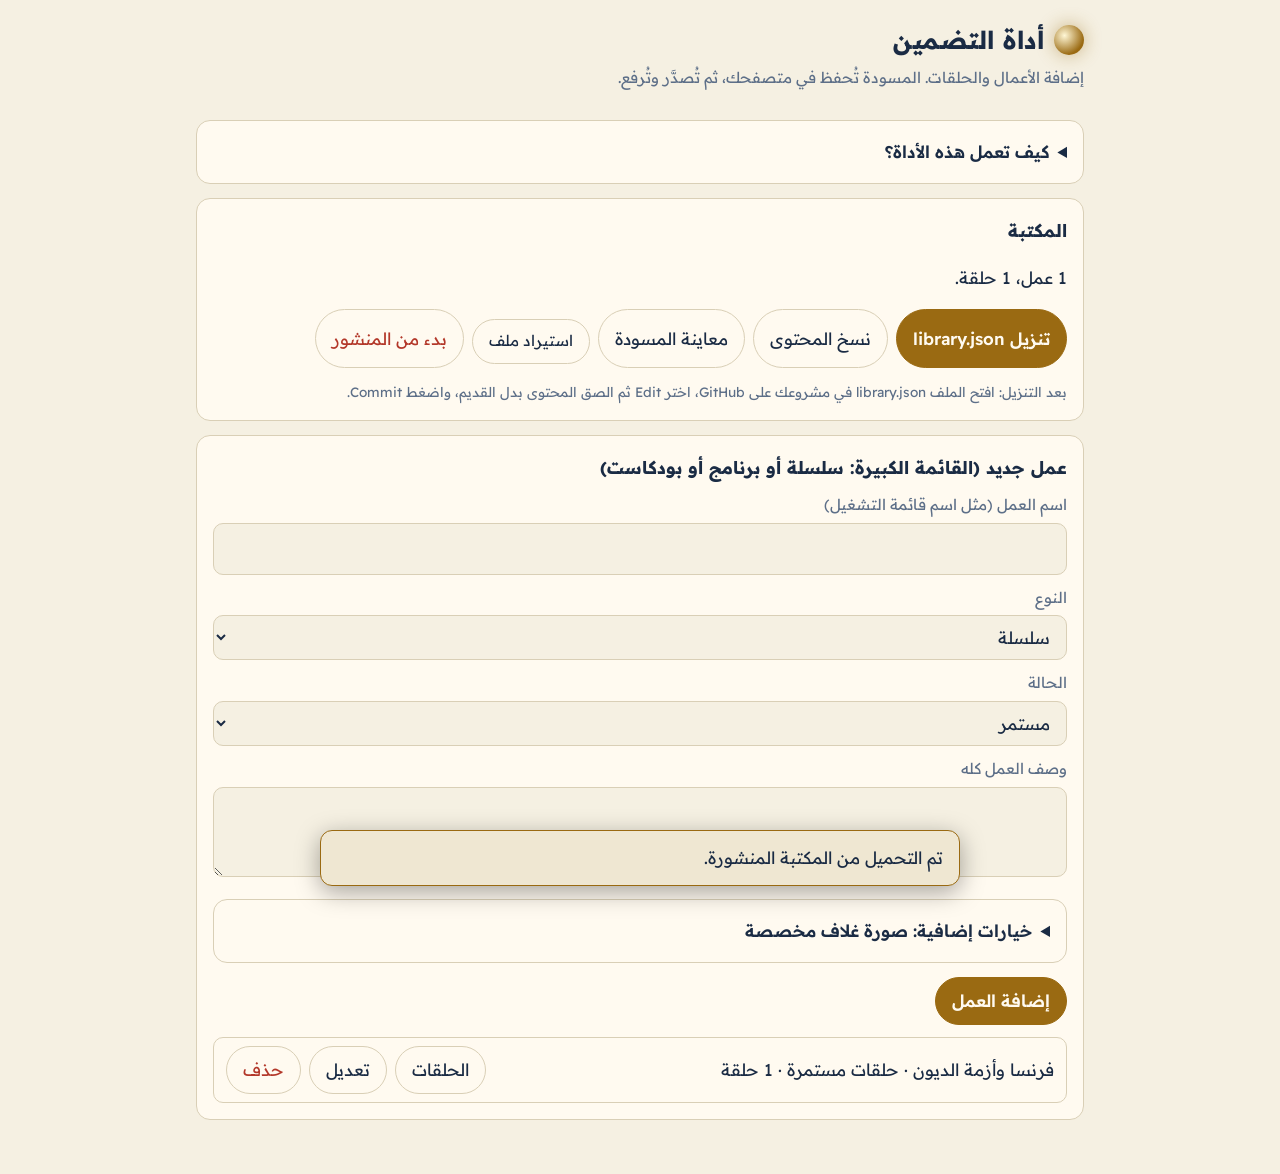
==== commit 628bf83f: "Add files via upload" ====
--- a/admin.html
+++ b/admin.html
@@ -301,11 +301,11 @@
     }));
 
     return el('section', { class: 'panel' },
-      el('h2', { text: editing ? 'تعديل عمل' : 'عمل جديد' }),
-      el('label', { for: 'sTitle', text: 'العنوان' }), f.title,
+      el('h2', { text: editing ? 'تعديل عمل' : 'عمل جديد (القائمة الكبيرة: سلسلة أو برنامج أو بودكاست)' }),
+      el('label', { for: 'sTitle', text: 'اسم العمل (مثل اسم قائمة التشغيل)' }), f.title,
       el('label', { for: 'sKind', text: 'النوع' }), f.kind,
       el('label', { for: 'sStatus', text: 'الحالة' }), f.status,
-      el('label', { for: 'sDesc', text: 'وصف قصير' }), f.desc,
+      el('label', { for: 'sDesc', text: 'وصف العمل كله' }), f.desc,
       el('details', { class: 'help' },
         el('summary', { text: 'خيارات إضافية: صورة غلاف مخصصة' }),
         el('label', { for: 'sCover', text: 'رابط صورة الغلاف' }), f.cover,
@@ -377,14 +377,14 @@
     }));
 
     return el('section', { class: 'panel' },
-      el('h2', { text: 'حلقات: ' + s.title }),
+      el('h2', { text: 'حلقات: ' + s.title + ' (كل فيديو داخل هذا العمل)' }),
       el('label', { for: 'eN', text: 'رقم الحلقة' }), f.n,
       el('label', { for: 'e1', text: 'رابط الحلقة' }), f.src1, d1,
       el('div', { class: 'tools' }, el('button', { class: 'btn', type: 'button', text: 'جلب العنوان من يوتيوب', onclick: fetchTitle })),
       el('label', { for: 'e2', text: 'رابط ثانٍ للحلقة نفسها (اختياري)' }), f.src2, d2,
       el('p', { class: 'hint', text: 'لو الحلقة متاحة بالشكلين ضع في الأول رابط الفيديو (يوتيوب) وفي الثاني رابط الصوت (ملف مباشر أو ساوند كلاود). لا تضع إلا مصادر رسمية أو مرخّصة، ولا ملف صوت مستخرجاً من يوتيوب.' }),
-      el('label', { for: 'eT', text: 'عنوان الحلقة' }), f.title,
-      el('label', { for: 'eD', text: 'وصف (اختياري)' }), f.desc,
+      el('label', { for: 'eT', text: 'عنوان هذه الحلقة (الفيديو نفسه)' }), f.title,
+      el('label', { for: 'eD', text: 'وصف هذه الحلقة (اختياري، وتقدر تسيبه فاضي)' }), f.desc,
       el('div', { class: 'tools' },
         el('button', { class: 'btn primary', type: 'button', text: e0 ? 'حفظ التعديل' : 'إضافة الحلقة', onclick: function () {
           var n = Number(f.n.value);
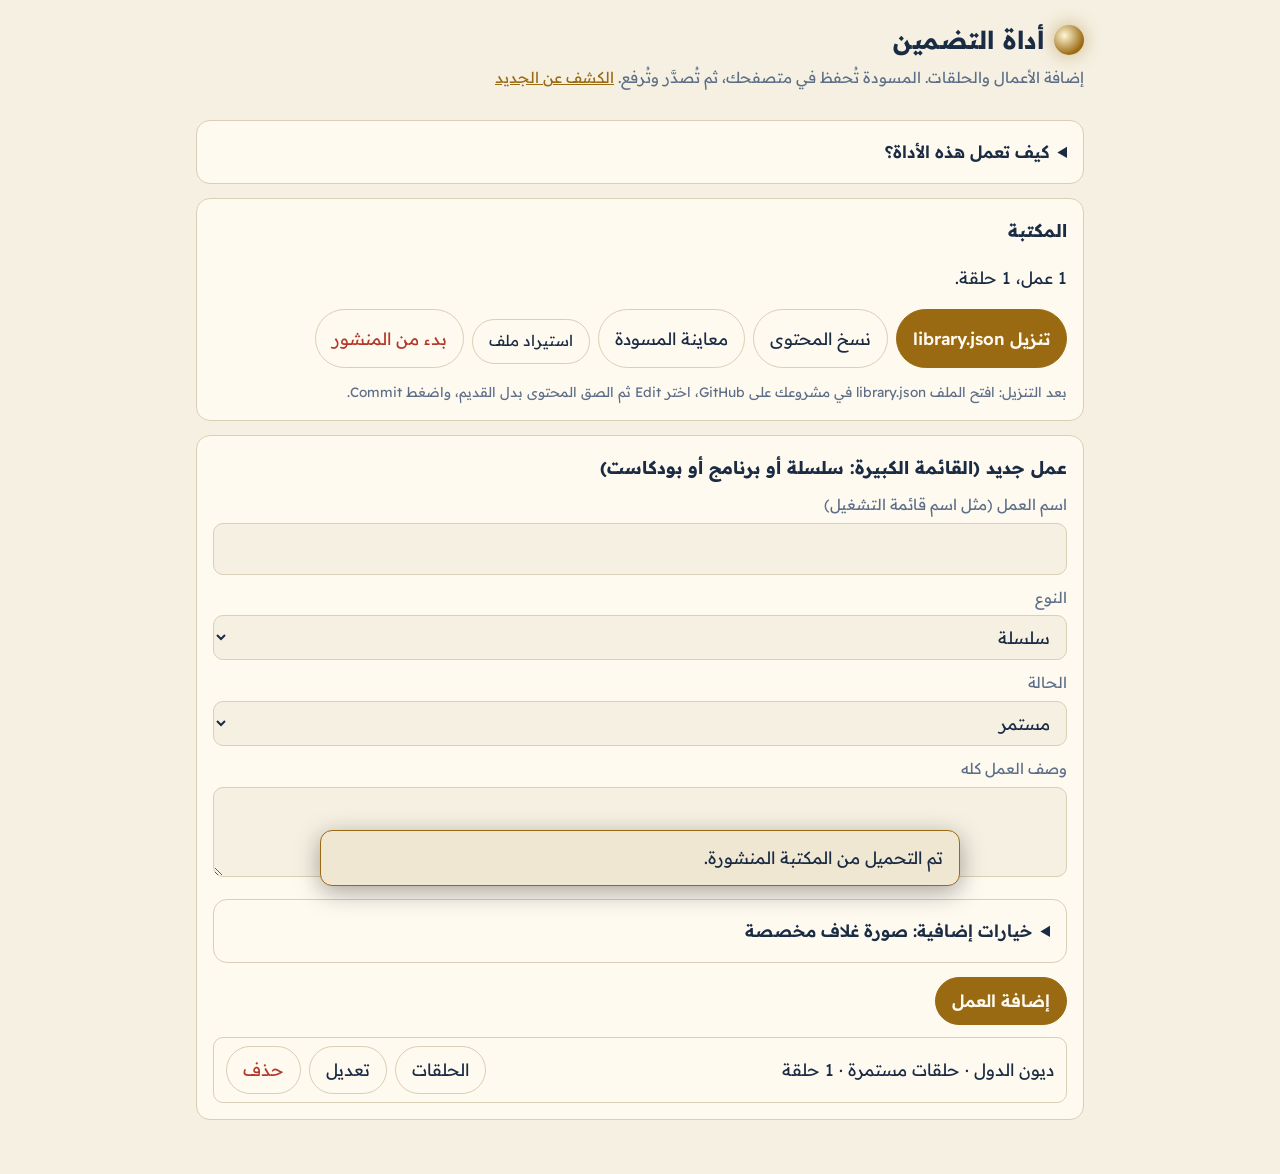
==== commit b2b40a2a: "Rename admin-1.html to admin.html" ====
--- a/admin.html
+++ b/admin.html
@@ -15,7 +15,7 @@
 <body>
 <header class="top"><div class="wrap">
   <a class="brand" href="index.html" aria-label="اتساق"><span class="moon" aria-hidden="true"></span><b>أداة التضمين</b></a>
-  <p class="tagline">إضافة الأعمال والحلقات. المسودة تُحفظ في متصفحك، ثم تُصدَّر وتُرفع.</p>
+  <p class="tagline">إضافة الأعمال والحلقات. المسودة تُحفظ في متصفحك، ثم تُصدَّر وتُرفع. <a href="discover.html">الكشف عن الجديد</a></p>
 </div></header>
 
 <main><div class="wrap" id="app"></div></main>
--- a/style.css
+++ b/style.css
@@ -186,3 +186,32 @@
 .prose li { margin-block: 4px; }
 .sr { position: absolute; width: 1px; height: 1px; overflow: hidden; clip: rect(0 0 0 0); white-space: nowrap; }
 @media (prefers-reduced-motion: reduce) { * { scroll-behavior: auto !important; transition: none !important; } }
+
+/* أداة الكشف */
+.tabs { display: flex; gap: 8px; margin-block: 12px; flex-wrap: wrap; }
+.tabs .btn[aria-pressed="true"] { background: var(--accent); color: var(--accent-ink); border-color: var(--accent); font-weight: 600; }
+.chips-row { display: flex; gap: 8px; overflow-x: auto; padding-bottom: 8px; margin-block: 8px; -webkit-overflow-scrolling: touch; }
+.chips-row .btn { flex: 0 0 auto; min-height: 40px; padding: 4px 14px; font-size: .9rem; }
+.chips-row .btn[aria-pressed="true"] { border-color: var(--accent); color: var(--accent); font-weight: 600; }
+.filters { display: grid; grid-template-columns: 1fr 1fr; gap: 8px; margin-block: 8px; }
+.filters .full { grid-column: 1 / -1; }
+.filters select, .filters input { width: 100%; background: var(--bg); border: 1px solid var(--line); border-radius: 10px; padding: 8px 10px; min-height: 44px; }
+.items { list-style: none; margin: 10px 0 0; padding: 0; display: grid; gap: 8px; }
+.item { background: var(--surface); border: 1px solid var(--line); border-radius: var(--radius); padding: 10px 12px; }
+.item.open { border-color: var(--accent); }
+.item .head { display: flex; gap: 10px; justify-content: space-between; align-items: flex-start; }
+.item .ttl { all: unset; cursor: pointer; font-weight: 600; line-height: 1.5; flex: 1; }
+.item .ttl:focus-visible { outline: 3px solid var(--accent); outline-offset: 2px; }
+.item .meta { color: var(--muted); font-size: .85rem; margin-top: 2px; }
+.item .marks { display: flex; gap: 4px; flex: 0 0 auto; }
+.mk { min-width: 44px; min-height: 44px; border-radius: 12px; border: 1px solid var(--line); background: var(--surface-2); cursor: pointer; font-size: 1.15rem; }
+.mk[aria-pressed="true"] { border-color: var(--accent); background: var(--accent); color: var(--accent-ink); }
+.tag { display: inline-block; font-size: .75rem; border: 1px solid var(--accent); color: var(--accent); border-radius: 99px; padding: 0 8px; margin-inline-start: 6px; }
+.detail { margin-top: 12px; border-top: 1px dashed var(--line); padding-top: 10px; }
+.detail .frame { margin-block: 10px; }
+.banner { border: 1px solid var(--danger); color: var(--danger); border-radius: var(--radius); padding: 10px 14px; margin-block: 10px; }
+.okbox { border: 1px solid var(--line); border-radius: var(--radius); padding: 10px 14px; margin-block: 10px; color: var(--muted); }
+.grid2 { display: grid; grid-template-columns: 1fr 1fr; gap: 8px; }
+.row-line { display: flex; gap: 8px; align-items: center; justify-content: space-between; flex-wrap: wrap; border: 1px solid var(--line); border-radius: 10px; padding: 6px 10px; margin-block: 6px; }
+.row-line select { min-height: 40px; background: var(--bg); border: 1px solid var(--line); border-radius: 8px; padding: 4px 8px; }
+.err { color: var(--danger); font-size: .85rem; }
